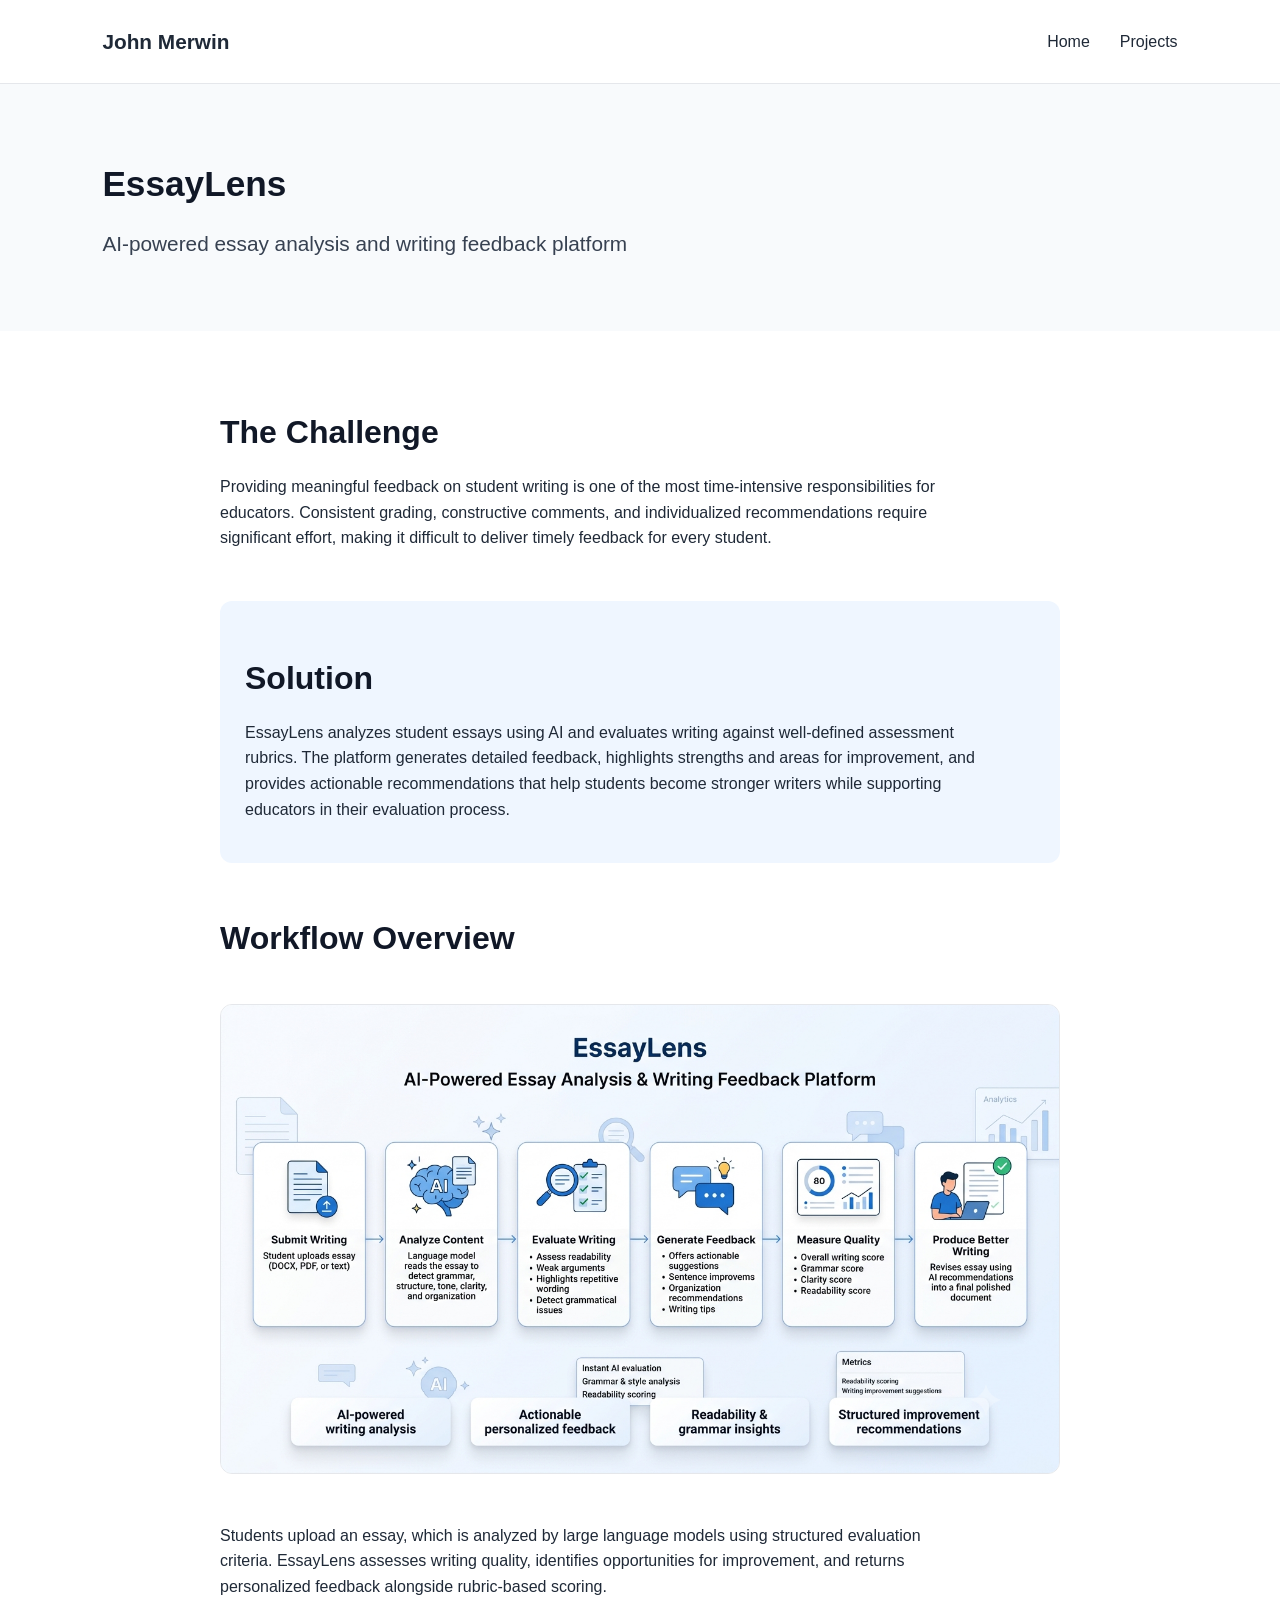
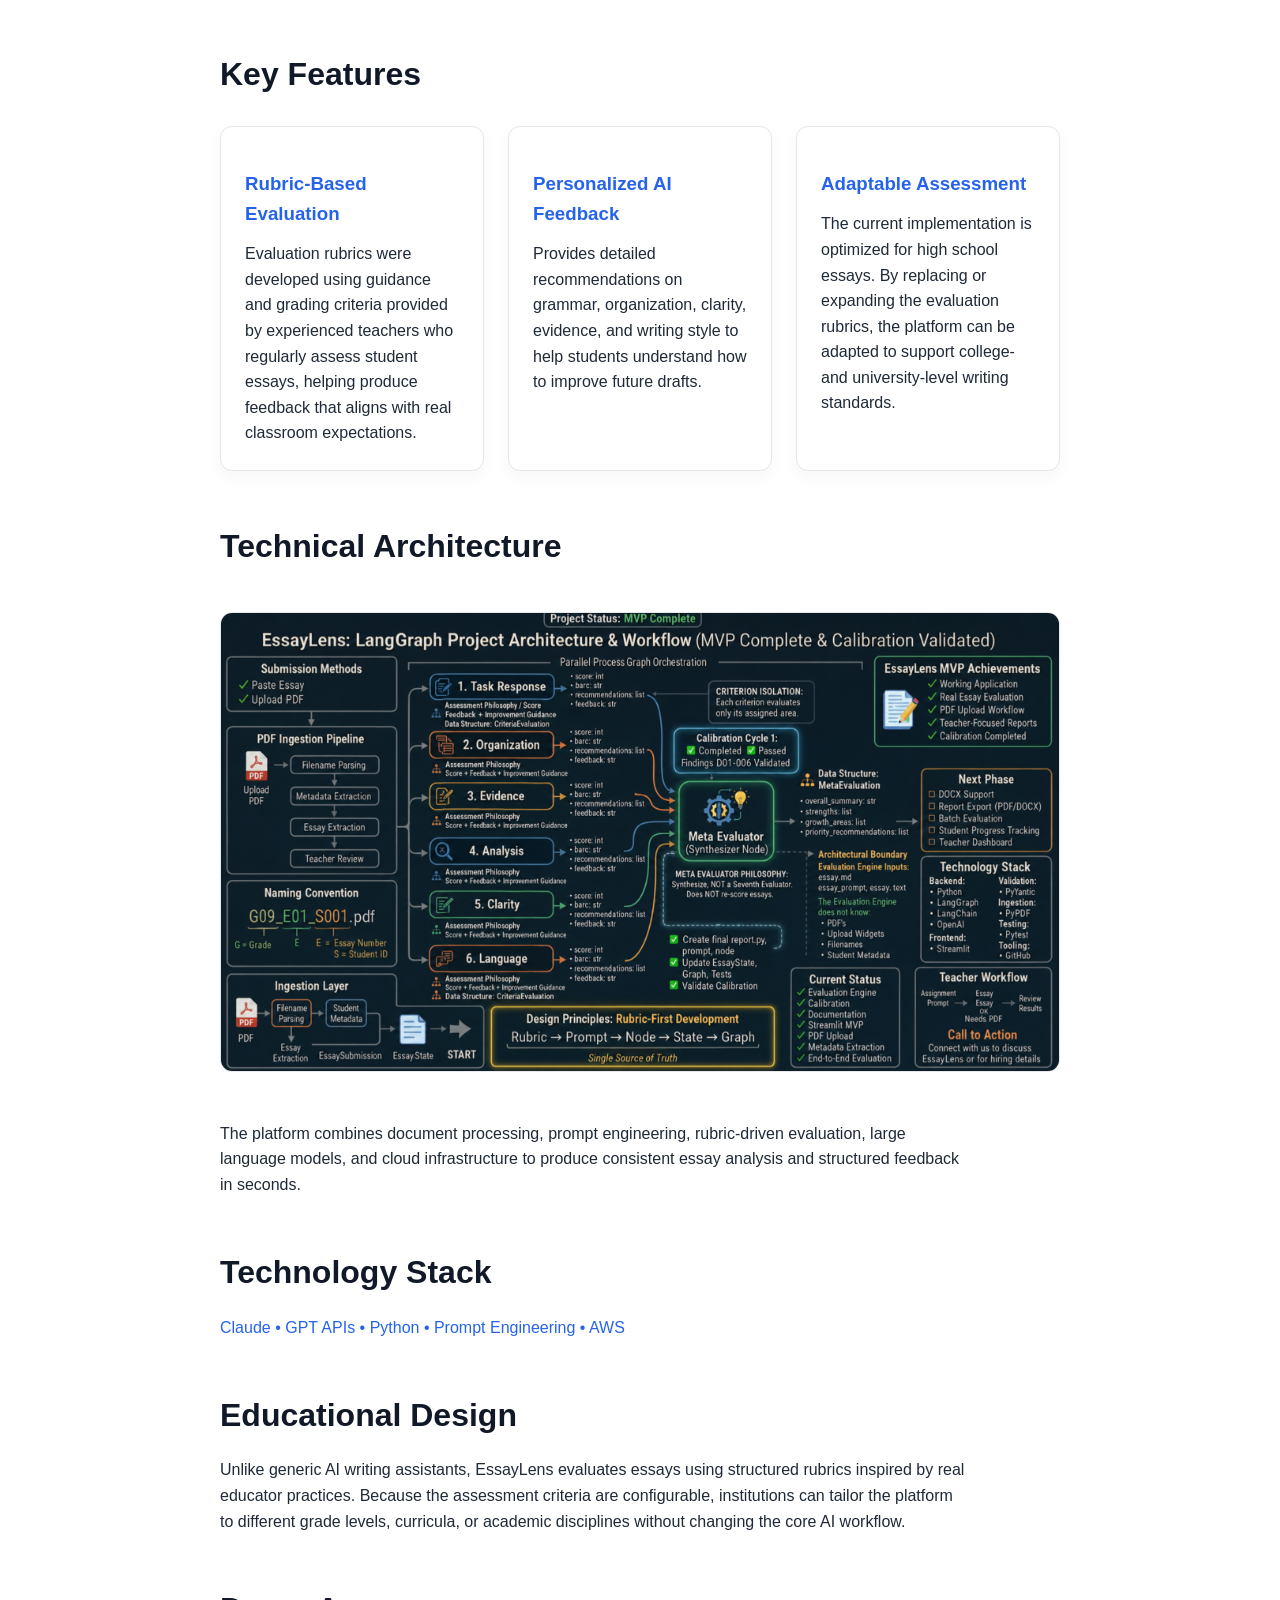
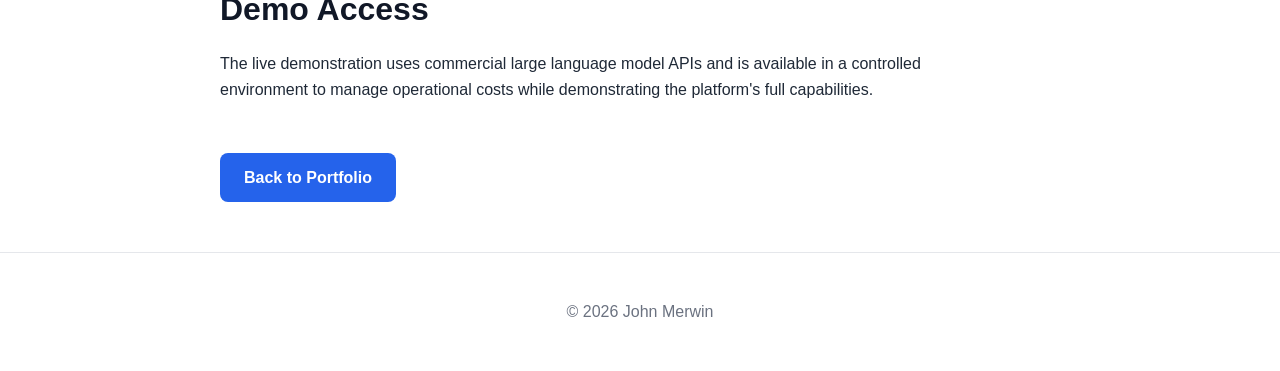
==== projects/essaylens.html @ af53c2b6 "Work in Progress" ====
<!DOCTYPE html>
<html lang="en">

<head>
    <meta charset="UTF-8">
    <meta name="viewport" content="width=device-width, initial-scale=1.0">
    <title>EssayLens | AI Essay Analysis Platform</title>
    <meta name="description"
        content="EssayLens is an AI-powered essay analysis platform that provides rubric-based feedback, writing insights, and personalized recommendations for students and educators.">
    <link rel="stylesheet" href="../css/style.css">
</head>

<body>

    <header>
        <nav class="navbar">

            <div class="logo">
                John Merwin
            </div>

            <div class="nav-links">
                <a href="../index.html">Home</a>
                <a href="../index.html#projects">Projects</a>
            </div>

        </nav>
    </header>

    <section class="project-header">

        <h1>
            EssayLens
        </h1>

        <p class="hero-subtitle">
            AI-powered essay analysis and writing feedback platform
        </p>

    </section>

    <section class="project-content">

        <div class="project-section">

            <h2>
                The Challenge
            </h2>

            <p>
                Providing meaningful feedback on student writing is one of the most
                time-intensive responsibilities for educators. Consistent grading,
                constructive comments, and individualized recommendations require significant
                effort, making it difficult to deliver timely feedback for every student.
            </p>

        </div>

        <div class="project-section highlight">

            <h2>
                Solution
            </h2>

            <p>
                EssayLens analyzes student essays using AI and evaluates writing against
                well-defined assessment rubrics. The platform generates detailed feedback,
                highlights strengths and areas for improvement, and provides actionable
                recommendations that help students become stronger writers while supporting
                educators in their evaluation process.
            </p>

        </div>

        <div class="project-section">

            <h2>
                Workflow Overview
            </h2>

            <img src="../images/projects/essaylens-workflow-overview.png" alt="EssayLens workflow overview">

            <p>
                Students upload an essay, which is analyzed by large language models using
                structured evaluation criteria. EssayLens assesses writing quality, identifies
                opportunities for improvement, and returns personalized feedback alongside
                rubric-based scoring.
            </p>

        </div>

        <div class="project-section">

            <h2>
                Key Features
            </h2>

            <div class="feature-grid">

                <div class="feature-card">

                    <h3>
                        Rubric-Based Evaluation
                    </h3>

                    <p>
                        Evaluation rubrics were developed using guidance and grading criteria provided
                        by experienced teachers who regularly assess student essays, helping produce
                        feedback that aligns with real classroom expectations.
                    </p>

                </div>

                <div class="feature-card">

                    <h3>
                        Personalized AI Feedback
                    </h3>

                    <p>
                        Provides detailed recommendations on grammar, organization, clarity, evidence,
                        and writing style to help students understand how to improve future drafts.
                    </p>

                </div>

                <div class="feature-card">

                    <h3>
                        Adaptable Assessment
                    </h3>

                    <p>
                        The current implementation is optimized for high school essays. By replacing or
                        expanding the evaluation rubrics, the platform can be adapted to support
                        college- and university-level writing standards.
                    </p>

                </div>

            </div>

        </div>

        <div class="project-section">

            <h2>
                Technical Architecture
            </h2>

            <img src="../images/projects/essaylens-architecture-technical.png" alt="EssayLens technical architecture">

            <p>
                The platform combines document processing, prompt engineering, rubric-driven
                evaluation, large language models, and cloud infrastructure to produce
                consistent essay analysis and structured feedback in seconds.
            </p>

        </div>

        <div class="project-section">

            <h2>
                Technology Stack
            </h2>

            <p class="tech-list">
                Claude • GPT APIs • Python • Prompt Engineering • AWS
            </p>

        </div>

        <div class="project-section">

            <h2>
                Educational Design
            </h2>

            <p>
                Unlike generic AI writing assistants, EssayLens evaluates essays using
                structured rubrics inspired by real educator practices. Because the assessment
                criteria are configurable, institutions can tailor the platform to different
                grade levels, curricula, or academic disciplines without changing the core AI
                workflow.
            </p>

        </div>

        <div class="project-section">

            <h2>
                Demo Access
            </h2>

            <p>
                The live demonstration uses commercial large language model APIs and is
                available in a controlled environment to manage operational costs while
                demonstrating the platform's full capabilities.
            </p>

        </div>

        <a class="button primary" href="../index.html">
            Back to Portfolio
        </a>

    </section>

    <footer>

        <p>
            © 2026 John Merwin
        </p>

    </footer>

</body>

</html>
---- css/style.css ----
/* Global */

* {
    box-sizing: border-box;
}

body {
    margin: 0;
    font-family: "Inter", Arial, sans-serif;
    color: #1f2937;
    background: #ffffff;
    line-height: 1.6;
}

a {
    text-decoration: none;
    color: inherit;
}

/* Navigation */

.navbar {
    display: flex;
    justify-content: space-between;
    align-items: center;
    padding: 25px 8%;
    border-bottom: 1px solid #e5e7eb;
}

.logo {
    font-size: 1.3rem;
    font-weight: 700;
}

.nav-links {
    display: flex;
    gap: 30px;
}

.nav-links a:hover {
    color: #2563eb;
}

/* Hero */

.hero {
    padding: 90px 8%;
    background: #f8fafc;
}

.hero-content {
    max-width: 850px;
}

h1 {
    font-size: 3rem;
    line-height: 1.2;
    margin-bottom: 25px;
    color: #111827;
}

.hero-subtitle {
    font-size: 1.3rem;
    color: #374151;
}

.hero-buttons {
    margin-top: 35px;
}

/* Buttons */

.button {
    display: inline-block;
    padding: 12px 24px;
    border-radius: 8px;
    margin-right: 12px;
    font-weight: 600;
}

.primary {
    background: #2563eb;
    color: white;
}

.secondary {
    border: 1px solid #2563eb;
    color: #2563eb;
}

/* Sections */

.section {
    padding: 70px 8%;
    max-width: 1200px;
    margin: auto;
}

h2 {
    font-size: 2rem;
    margin-bottom: 30px;
    color: #111827;
}

/* Cards */

.cards {
    display: grid;
    grid-template-columns: repeat(auto-fit, minmax(250px, 1fr));
    gap: 25px;
}

.card {
    border: 1px solid #e5e7eb;
    border-radius: 12px;
    padding: 25px;
}

.card:hover {
    box-shadow: 0 10px 25px rgba(0, 0, 0, 0.08);
}

.technology {
    color: #2563eb;
    font-size: 0.9rem;
}

/* Skills */

.skills {
    display: grid;
    grid-template-columns: repeat(auto-fit, minmax(250px, 1fr));
    gap: 25px;
}

/* Impact */

.impact {
    background: #eff6ff;
    border-radius: 12px;
}

/* Footer */

footer {
    text-align: center;
    padding: 30px;
    border-top: 1px solid #e5e7eb;
    color: #6b7280;
}

/* Mobile */

@media (max-width: 768px) {
    .navbar {
        flex-direction: column;
        gap: 20px;
    }

    h1 {
        font-size: 3rem;
    }
}

/* Project Pages */
.project-header {
    background: #f8fafc;
    padding: 50px 8%;
}

.project-header h1 {
    font-size: 2.2rem;
    margin-bottom: 15px;

}

.project-content {
    max-width: 900px;
    margin: 0 auto;
    padding: 50px 30px;
}

.project-content img {
    width: 100%;
    border-radius: 12px;
    border: 1px solid #e5e7eb;
    margin: 25px 0;
}

.project-section {
    margin-bottom: 50px;
}

.project-section h2 {
    margin-bottom: 15px;
}

.project-content p {

    max-width: 750px;

}

.highlight {
    background: #eff6ff;
    padding: 25px;
    border-radius: 12px;
}

.tech-list {
    color: #2563eb;
    font-weight: 500;
}

.feature-grid {
    display: grid;
    grid-template-columns: repeat(auto-fit, minmax(260px, 1fr));
    gap: 24px;
    margin-top: 25px;
}

.feature-card {
    background: #ffffff;
    border: 1px solid #e5e7eb;
    border-radius: 12px;
    padding: 24px;
    box-shadow: 0 6px 18px rgba(0, 0, 0, 0.04);
}

.feature-card h3 {
    margin-bottom: 12px;
    color: #2563eb;
}

.feature-card p {
    margin: 0;
}
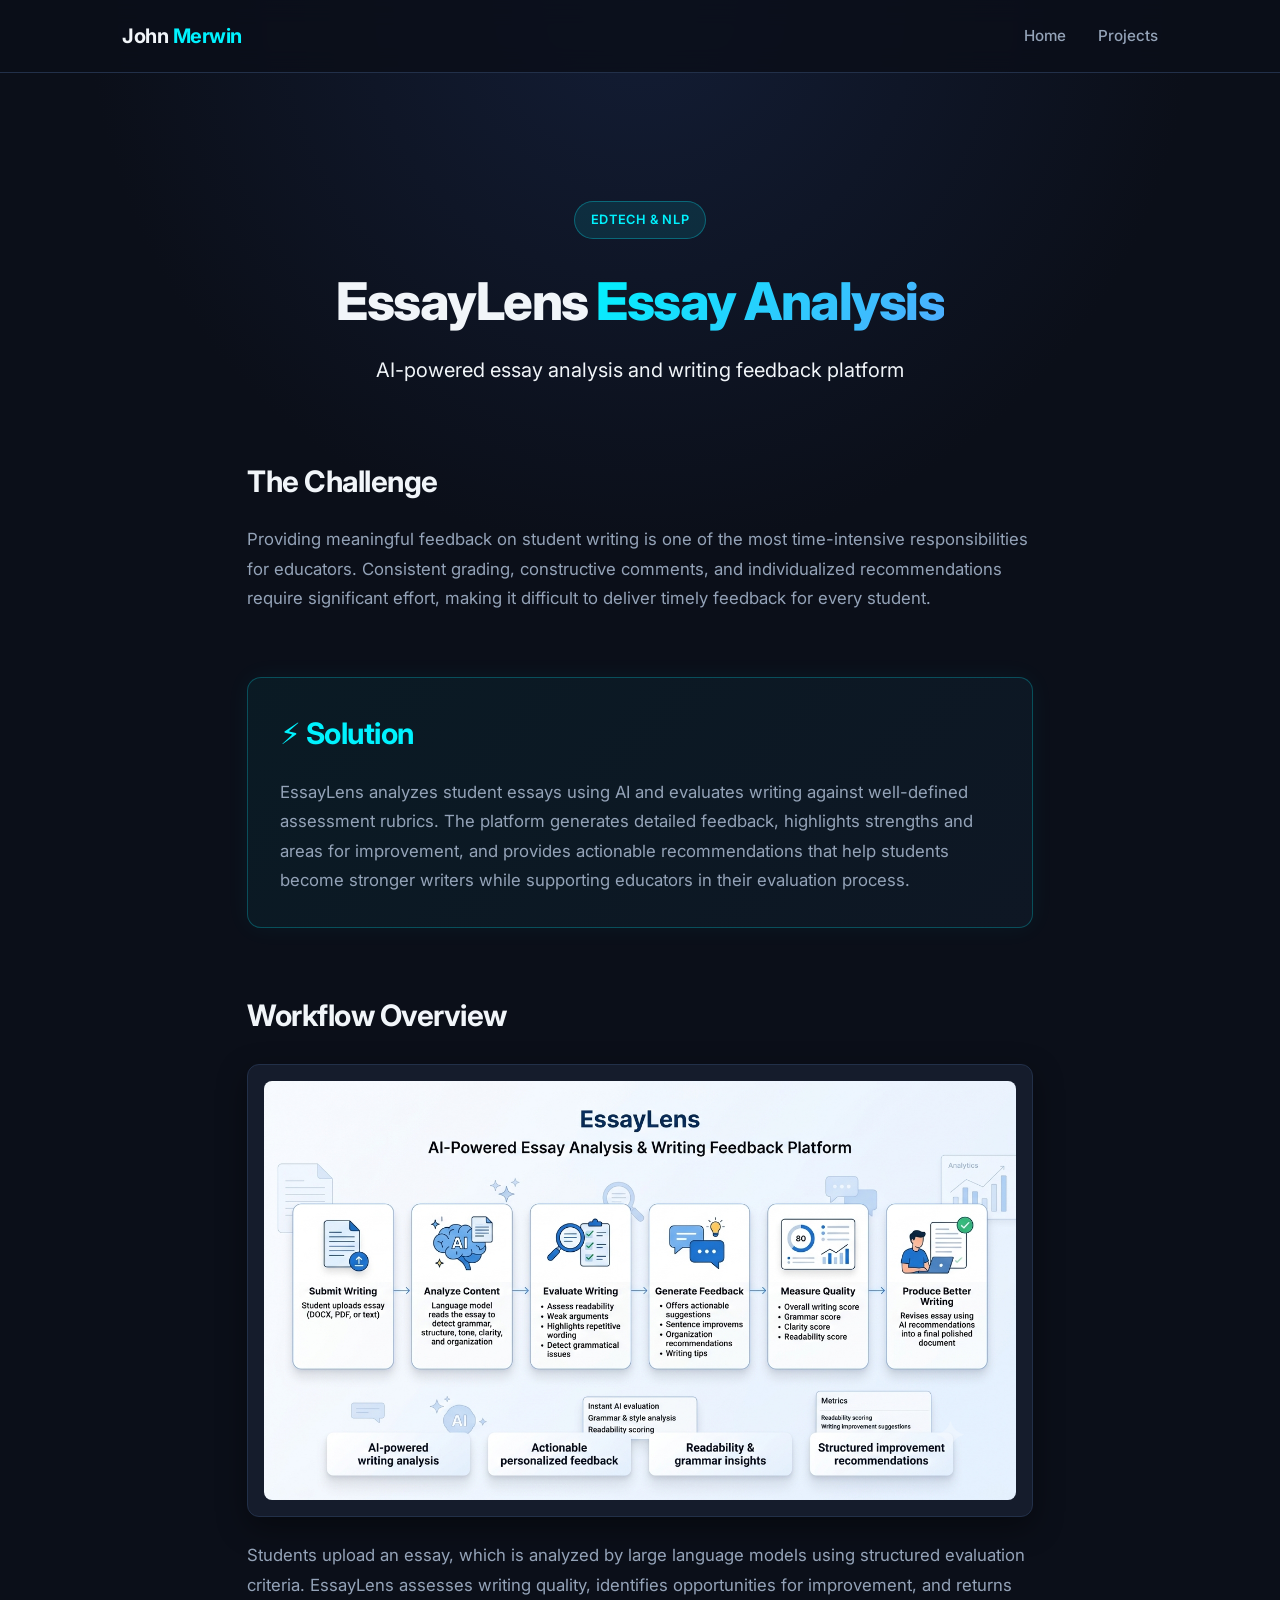
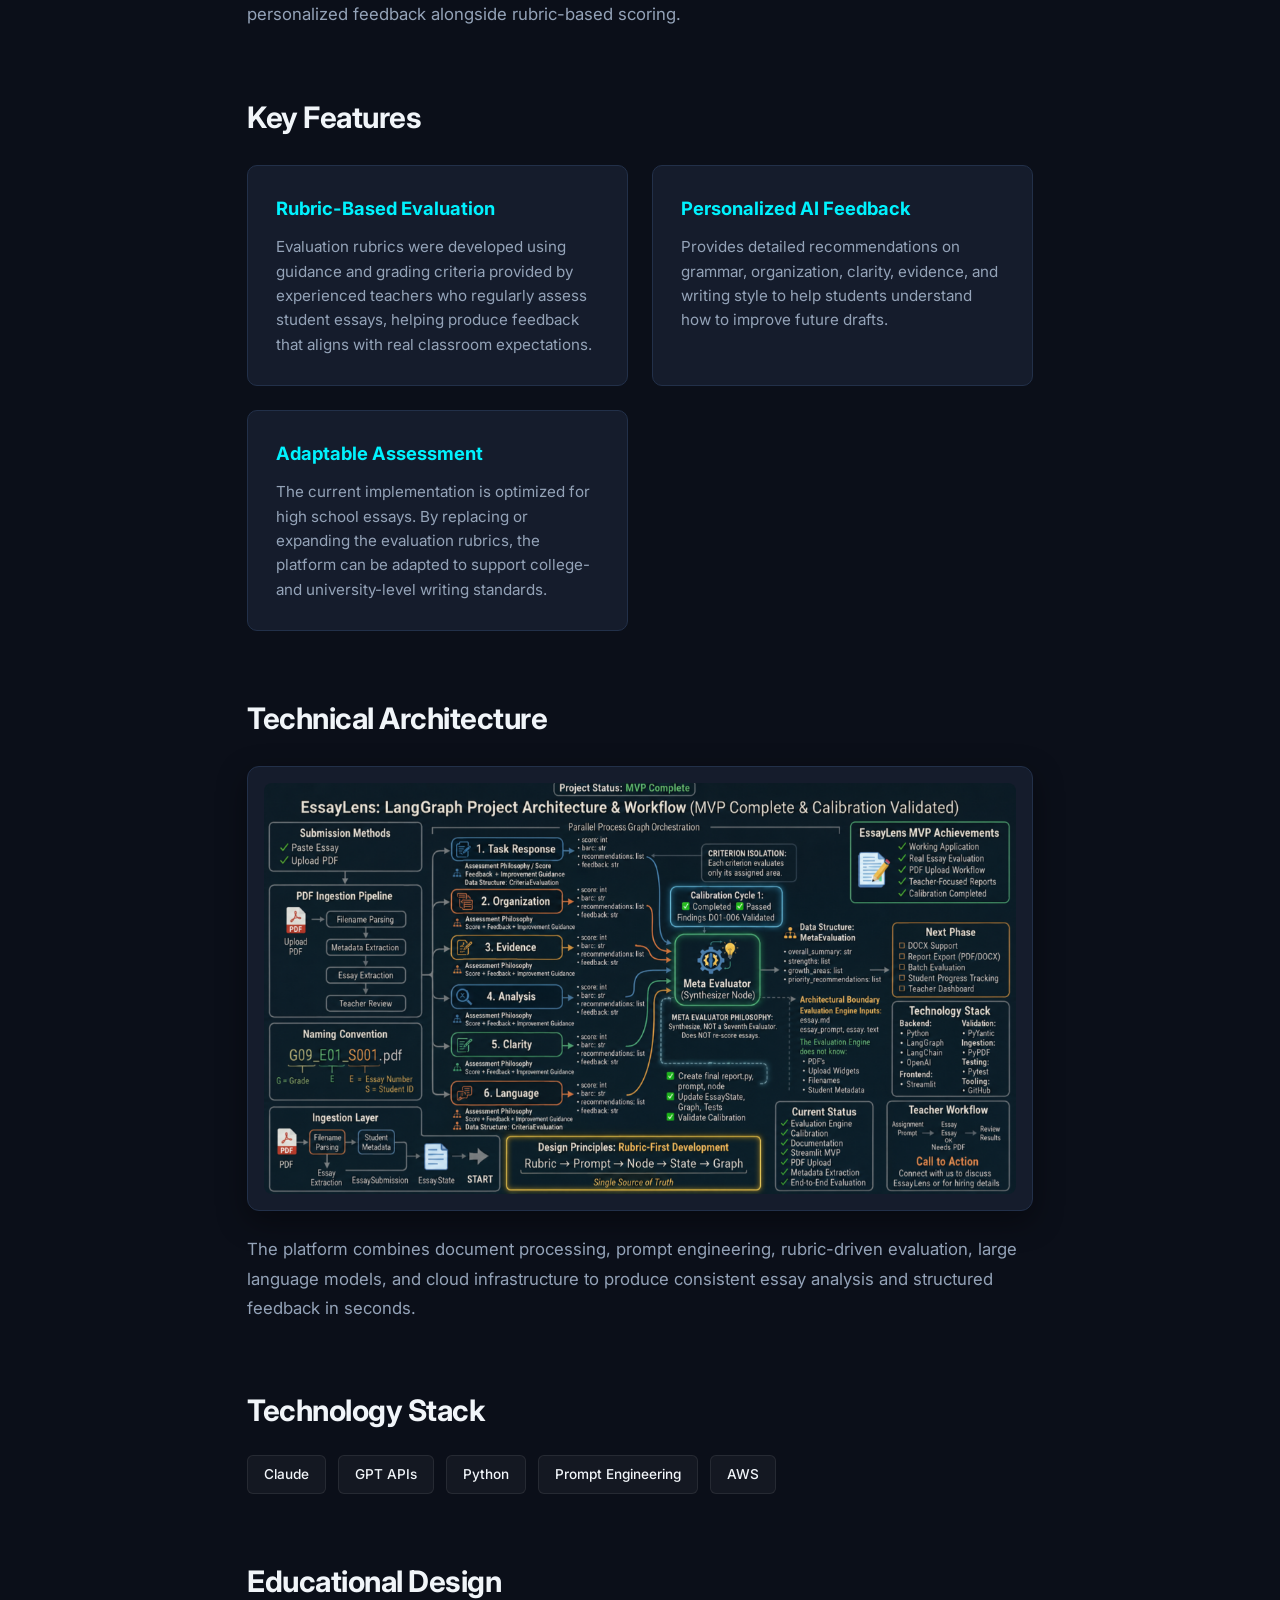
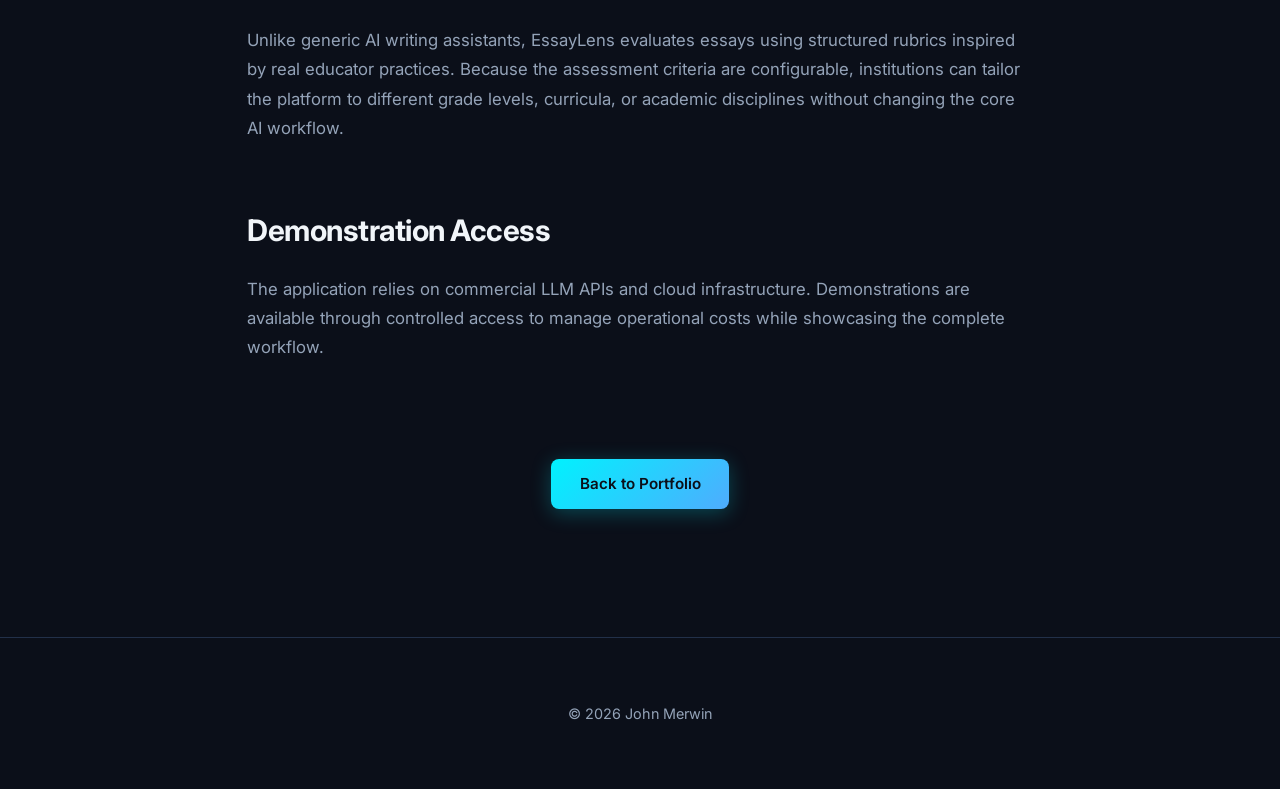
==== commit 874adea0: "Giving the web site final touches" ====
--- a/projects/essaylens.html
+++ b/projects/essaylens.html
@@ -7,6 +7,8 @@
     <title>EssayLens | AI Essay Analysis Platform</title>
     <meta name="description"
         content="EssayLens is an AI-powered essay analysis platform that provides rubric-based feedback, writing insights, and personalized recommendations for students and educators.">
+    <!-- Inter Font Family -->
+    <link href="https://fonts.googleapis.com/css2?family=Inter:wght@400;500;600;700;800&display=swap" rel="stylesheet">
     <link rel="stylesheet" href="../css/style.css">
 </head>
 
@@ -14,204 +16,155 @@
 
     <header>
         <nav class="navbar">
-
             <div class="logo">
-                John Merwin
+                John <span class="logo-accent">Merwin</span>
             </div>
-
             <div class="nav-links">
                 <a href="../index.html">Home</a>
                 <a href="../index.html#projects">Projects</a>
             </div>
-
         </nav>
     </header>
 
-    <section class="project-header">
+    <!-- Main Container to align layout with portfolio detail styles -->
+    <main class="container project-page">
 
-        <h1>
-            EssayLens
-        </h1>
+        <!-- Hero Header -->
+        <section class="project-header">
+            <div class="badge">EdTech & NLP</div>
+            <h1>
+                EssayLens <span class="text-gradient">Essay Analysis</span>
+            </h1>
+            <p class="hero-subtitle">
+                AI-powered essay analysis and writing feedback platform
+            </p>
+        </section>
 
-        <p class="hero-subtitle">
-            AI-powered essay analysis and writing feedback platform
-        </p>
+        <!-- Project Body Content -->
+        <section class="project-content">
 
-    </section>
-
-    <section class="project-content">
-
-        <div class="project-section">
-
-            <h2>
-                The Challenge
-            </h2>
-
-            <p>
-                Providing meaningful feedback on student writing is one of the most
-                time-intensive responsibilities for educators. Consistent grading,
-                constructive comments, and individualized recommendations require significant
-                effort, making it difficult to deliver timely feedback for every student.
-            </p>
-
-        </div>
-
-        <div class="project-section highlight">
-
-            <h2>
-                Solution
-            </h2>
-
-            <p>
-                EssayLens analyzes student essays using AI and evaluates writing against
-                well-defined assessment rubrics. The platform generates detailed feedback,
-                highlights strengths and areas for improvement, and provides actionable
-                recommendations that help students become stronger writers while supporting
-                educators in their evaluation process.
-            </p>
-
-        </div>
-
-        <div class="project-section">
-
-            <h2>
-                Workflow Overview
-            </h2>
-
-            <img src="../images/projects/essaylens-workflow-overview.png" alt="EssayLens workflow overview">
-
-            <p>
-                Students upload an essay, which is analyzed by large language models using
-                structured evaluation criteria. EssayLens assesses writing quality, identifies
-                opportunities for improvement, and returns personalized feedback alongside
-                rubric-based scoring.
-            </p>
-
-        </div>
-
-        <div class="project-section">
-
-            <h2>
-                Key Features
-            </h2>
-
-            <div class="feature-grid">
-
-                <div class="feature-card">
-
-                    <h3>
-                        Rubric-Based Evaluation
-                    </h3>
-
-                    <p>
-                        Evaluation rubrics were developed using guidance and grading criteria provided
-                        by experienced teachers who regularly assess student essays, helping produce
-                        feedback that aligns with real classroom expectations.
-                    </p>
-
-                </div>
-
-                <div class="feature-card">
-
-                    <h3>
-                        Personalized AI Feedback
-                    </h3>
-
-                    <p>
-                        Provides detailed recommendations on grammar, organization, clarity, evidence,
-                        and writing style to help students understand how to improve future drafts.
-                    </p>
-
-                </div>
-
-                <div class="feature-card">
-
-                    <h3>
-                        Adaptable Assessment
-                    </h3>
-
-                    <p>
-                        The current implementation is optimized for high school essays. By replacing or
-                        expanding the evaluation rubrics, the platform can be adapted to support
-                        college- and university-level writing standards.
-                    </p>
-
-                </div>
-
+            <div class="project-section">
+                <h2>The Challenge</h2>
+                <p>
+                    Providing meaningful feedback on student writing is one of the most
+                    time-intensive responsibilities for educators. Consistent grading,
+                    constructive comments, and individualized recommendations require significant
+                    effort, making it difficult to deliver timely feedback for every student.
+                </p>
             </div>
 
-        </div>
+            <!-- Standout Callout Styling for the Solution -->
+            <div class="project-section highlight-card">
+                <h2>⚡ Solution</h2>
+                <p>
+                    EssayLens analyzes student essays using AI and evaluates writing against
+                    well-defined assessment rubrics. The platform generates detailed feedback,
+                    highlights strengths and areas for improvement, and provides actionable
+                    recommendations that help students become stronger writers while supporting
+                    educators in their evaluation process.
+                </p>
+            </div>
 
-        <div class="project-section">
+            <div class="project-section">
+                <h2>Workflow Overview</h2>
+                <div class="img-wrapper">
+                    <img src="../images/projects/essaylens-workflow-overview.png" alt="EssayLens workflow overview">
+                </div>
+                <p>
+                    Students upload an essay, which is analyzed by large language models using
+                    structured evaluation criteria. EssayLens assesses writing quality, identifies
+                    opportunities for improvement, and returns personalized feedback alongside
+                    rubric-based scoring.
+                </p>
+            </div>
 
-            <h2>
-                Technical Architecture
-            </h2>
+            <div class="project-section">
+                <h2>Key Features</h2>
+                <div class="feature-grid">
+                    <div class="feature-card">
+                        <h3>Rubric-Based Evaluation</h3>
+                        <p>
+                            Evaluation rubrics were developed using guidance and grading criteria provided
+                            by experienced teachers who regularly assess student essays, helping produce
+                            feedback that aligns with real classroom expectations.
+                        </p>
+                    </div>
 
-            <img src="../images/projects/essaylens-architecture-technical.png" alt="EssayLens technical architecture">
+                    <div class="feature-card">
+                        <h3>Personalized AI Feedback</h3>
+                        <p>
+                            Provides detailed recommendations on grammar, organization, clarity, evidence,
+                            and writing style to help students understand how to improve future drafts.
+                        </p>
+                    </div>
 
-            <p>
-                The platform combines document processing, prompt engineering, rubric-driven
-                evaluation, large language models, and cloud infrastructure to produce
-                consistent essay analysis and structured feedback in seconds.
-            </p>
+                    <div class="feature-card">
+                        <h3>Adaptable Assessment</h3>
+                        <p>
+                            The current implementation is optimized for high school essays. By replacing or
+                            expanding the evaluation rubrics, the platform can be adapted to support
+                            college- and university-level writing standards.
+                        </p>
+                    </div>
+                </div>
+            </div>
 
-        </div>
+            <div class="project-section">
+                <h2>Technical Architecture</h2>
+                <div class="img-wrapper">
+                    <img src="../images/projects/essaylens-architecture-technical.png"
+                        alt="EssayLens technical architecture">
+                </div>
+                <p>
+                    The platform combines document processing, prompt engineering, rubric-driven
+                    evaluation, large language models, and cloud infrastructure to produce
+                    consistent essay analysis and structured feedback in seconds.
+                </p>
+            </div>
 
-        <div class="project-section">
+            <!-- Styled Tech Pills -->
+            <div class="project-section">
+                <h2>Technology Stack</h2>
+                <div class="tech-pills">
+                    <span>Claude</span>
+                    <span>GPT APIs</span>
+                    <span>Python</span>
+                    <span>Prompt Engineering</span>
+                    <span>AWS</span>
+                </div>
+            </div>
 
-            <h2>
-                Technology Stack
-            </h2>
+            <div class="project-section">
+                <h2>Educational Design</h2>
+                <p>
+                    Unlike generic AI writing assistants, EssayLens evaluates essays using
+                    structured rubrics inspired by real educator practices. Because the assessment
+                    criteria are configurable, institutions can tailor the platform to different
+                    grade levels, curricula, or academic disciplines without changing the core AI
+                    workflow.
+                </p>
+            </div>
 
-            <p class="tech-list">
-                Claude • GPT APIs • Python • Prompt Engineering • AWS
-            </p>
+            <div class="project-section">
+                <h2>Demonstration Access</h2>
+                <p>
+                    The application relies on commercial LLM APIs and cloud infrastructure. Demonstrations are available
+                    through controlled
+                    access to manage operational costs while showcasing the complete workflow. </p>
+            </div>
 
-        </div>
+            <!-- Centered Back Button -->
+            <div class="action-footer">
+                <a class="button primary" href="../index.html">
+                    Back to Portfolio
+                </a>
+            </div>
 
-        <div class="project-section">
-
-            <h2>
-                Educational Design
-            </h2>
-
-            <p>
-                Unlike generic AI writing assistants, EssayLens evaluates essays using
-                structured rubrics inspired by real educator practices. Because the assessment
-                criteria are configurable, institutions can tailor the platform to different
-                grade levels, curricula, or academic disciplines without changing the core AI
-                workflow.
-            </p>
-
-        </div>
-
-        <div class="project-section">
-
-            <h2>
-                Demo Access
-            </h2>
-
-            <p>
-                The live demonstration uses commercial large language model APIs and is
-                available in a controlled environment to manage operational costs while
-                demonstrating the platform's full capabilities.
-            </p>
-
-        </div>
-
-        <a class="button primary" href="../index.html">
-            Back to Portfolio
-        </a>
-
-    </section>
+        </section>
+    </main>
 
     <footer>
-
-        <p>
-            © 2026 John Merwin
-        </p>
-
+        <p>© 2026 John Merwin</p>
     </footer>
 
 </body>
--- a/css/style.css
+++ b/css/style.css
@@ -1,237 +1,624 @@
-/* Global */
+/* ==========================================================================
+   CSS Reset & Variables
+   ========================================================================== */
+:root {
+    --bg-dark: #0b0f19;
+    --bg-card: #151c2c;
+    --bg-card-hover: #1d263b;
+    --accent-glow: rgba(0, 242, 254, 0.15);
+    --primary: #00f2fe;
+    /* Electric Neon Cyan */
+    --secondary: #4facfe;
+    /* Royal Blue */
+    --text-main: #f1f5f9;
+    --text-muted: #94a3b8;
+    --border-color: #223049;
+    --border-hover: #3b527a;
+    --font-sans: 'Inter', system-ui, -apple-system, sans-serif;
+}
 
 * {
     box-sizing: border-box;
+    margin: 0;
+    padding: 0;
+}
+
+html {
+    scroll-behavior: smooth;
+    background-color: var(--bg-dark);
 }
 
 body {
-    margin: 0;
-    font-family: "Inter", Arial, sans-serif;
-    color: #1f2937;
-    background: #ffffff;
+    font-family: var(--font-sans);
+    color: var(--text-main);
     line-height: 1.6;
+    background: radial-gradient(circle at 50% 0%, #131d35 0%, var(--bg-dark) 50%);
+    background-attachment: fixed;
+    overflow-x: hidden;
 }
 
 a {
+    color: inherit;
     text-decoration: none;
-    color: inherit;
-}
-
-/* Navigation */
+}
+
+/* ==========================================================================
+   Utility Layout Container
+   ========================================================================== */
+.container {
+    max-width: 1100px;
+    margin: 0 auto;
+    padding: 0 2rem;
+}
+
+/* ==========================================================================
+   Navbar
+   ========================================================================== */
+header {
+    position: sticky;
+    top: 0;
+    z-index: 100;
+    background-color: rgba(11, 15, 25, 0.85);
+    backdrop-filter: blur(12px);
+    border-bottom: 1px solid var(--border-color);
+}
 
 .navbar {
     display: flex;
     justify-content: space-between;
     align-items: center;
-    padding: 25px 8%;
-    border-bottom: 1px solid #e5e7eb;
+    max-width: 1100px;
+    margin: 0 auto;
+    padding: 1.25rem 2rem;
 }
 
 .logo {
-    font-size: 1.3rem;
     font-weight: 700;
+    font-size: 1.25rem;
+    letter-spacing: -0.5px;
+}
+
+.logo-accent {
+    color: var(--primary);
 }
 
 .nav-links {
     display: flex;
-    gap: 30px;
+    gap: 2rem;
+}
+
+.nav-links a {
+    font-size: 0.95rem;
+    font-weight: 500;
+    color: var(--text-muted);
+    transition: color 0.2s ease;
 }
 
 .nav-links a:hover {
-    color: #2563eb;
-}
-
-/* Hero */
-
+    color: var(--primary);
+}
+
+/* ==========================================================================
+   Hero Section
+   ========================================================================== */
 .hero {
-    padding: 90px 8%;
-    background: #f8fafc;
-}
-
-.hero-content {
-    max-width: 850px;
-}
-
-h1 {
-    font-size: 3rem;
-    line-height: 1.2;
-    margin-bottom: 25px;
-    color: #111827;
+    padding: 8rem 0 6rem 0;
+    display: flex;
+    flex-direction: column;
+    justify-content: center;
+    align-items: center;
+    text-align: center;
+}
+
+.badge {
+    display: inline-flex;
+    align-items: center;
+    gap: 0.5rem;
+    background: rgba(0, 242, 254, 0.1);
+    border: 1px solid rgba(0, 242, 254, 0.3);
+    color: var(--primary);
+    padding: 0.5rem 1rem;
+    border-radius: 9999px;
+    font-size: 0.8rem;
+    font-weight: 600;
+    text-transform: uppercase;
+    letter-spacing: 0.05em;
+    margin-bottom: 2rem;
+}
+
+.badge i {
+    width: 14px;
+    height: 14px;
+}
+
+.hero h1 {
+    font-size: 3.5rem;
+    font-weight: 800;
+    line-height: 1.15;
+    letter-spacing: -1.5px;
+    margin-bottom: 1.5rem;
+}
+
+.text-gradient {
+    background: linear-gradient(135deg, var(--primary) 0%, var(--secondary) 100%);
+    -webkit-background-clip: text;
+    -webkit-text-fill-color: transparent;
 }
 
 .hero-subtitle {
-    font-size: 1.3rem;
-    color: #374151;
+    font-size: 1.25rem;
+    color: var(--text-main);
+    max-width: 750px;
+    margin-bottom: 1.5rem;
+    font-weight: 400;
+}
+
+.hero-description {
+    font-size: 1.05rem;
+    color: var(--text-muted);
+    max-width: 650px;
+    margin-bottom: 3rem;
 }
 
 .hero-buttons {
-    margin-top: 35px;
-}
-
-/* Buttons */
-
+    display: flex;
+    gap: 1rem;
+    justify-content: center;
+}
+
+/* ==========================================================================
+   Buttons
+   ========================================================================== */
 .button {
-    display: inline-block;
-    padding: 12px 24px;
+    display: inline-flex;
+    align-items: center;
+    justify-content: center;
+    gap: 0.5rem;
+    padding: 0.8rem 1.8rem;
     border-radius: 8px;
-    margin-right: 12px;
+    font-size: 0.95rem;
     font-weight: 600;
-}
-
-.primary {
-    background: #2563eb;
-    color: white;
-}
-
-.secondary {
-    border: 1px solid #2563eb;
-    color: #2563eb;
-}
-
-/* Sections */
-
+    cursor: pointer;
+    transition: all 0.25s ease;
+}
+
+.button i {
+    width: 18px;
+    height: 18px;
+}
+
+.button.primary {
+    background: linear-gradient(135deg, var(--primary) 0%, var(--secondary) 100%);
+    color: #0b0f19;
+    box-shadow: 0 4px 20px rgba(0, 242, 254, 0.25);
+}
+
+.button.primary:hover {
+    transform: translateY(-2px);
+    box-shadow: 0 6px 25px rgba(0, 242, 254, 0.4);
+}
+
+.button.secondary {
+    background: transparent;
+    color: var(--text-main);
+    border: 1px solid var(--border-color);
+}
+
+.button.secondary:hover {
+    background: rgba(255, 255, 255, 0.05);
+    border-color: var(--border-hover);
+    transform: translateY(-2px);
+}
+
+/* ==========================================================================
+   Sections Structure
+   ========================================================================== */
 .section {
-    padding: 70px 8%;
-    max-width: 1200px;
-    margin: auto;
-}
-
-h2 {
+    padding: 6rem 0;
+}
+
+.section-header {
+    margin-bottom: 3.5rem;
+}
+
+.section-header h2 {
     font-size: 2rem;
-    margin-bottom: 30px;
-    color: #111827;
-}
-
-/* Cards */
-
+    font-weight: 700;
+    margin-bottom: 0.75rem;
+    letter-spacing: -0.5px;
+}
+
+.divider {
+    width: 60px;
+    height: 4px;
+    background: linear-gradient(90deg, var(--primary), var(--secondary));
+    border-radius: 2px;
+}
+
+/* About Section CSS */
+.about-text p {
+    font-size: 1.1rem;
+    color: var(--text-muted);
+    margin-bottom: 1.5rem;
+    max-width: 800px;
+}
+
+.about-text strong {
+    color: var(--primary);
+    font-weight: 600;
+}
+
+/* ==========================================================================
+   Cards (Grid Layout for Projects)
+   ========================================================================== */
 .cards {
     display: grid;
-    grid-template-columns: repeat(auto-fit, minmax(250px, 1fr));
-    gap: 25px;
+    grid-template-columns: repeat(auto-fill, minmax(320px, 1fr));
+    gap: 2rem;
 }
 
 .card {
-    border: 1px solid #e5e7eb;
+    background-color: var(--bg-card);
+    border: 1px solid var(--border-color);
     border-radius: 12px;
-    padding: 25px;
+    padding: 2rem;
+    display: flex;
+    flex-direction: column;
+    justify-content: space-between;
+    transition: all 0.3s cubic-bezier(0.16, 1, 0.3, 1);
 }
 
 .card:hover {
-    box-shadow: 0 10px 25px rgba(0, 0, 0, 0.08);
-}
-
-.technology {
-    color: #2563eb;
-    font-size: 0.9rem;
-}
-
-/* Skills */
-
-.skills {
+    transform: translateY(-5px);
+    border-color: var(--border-hover);
+    background-color: var(--bg-card-hover);
+    box-shadow: 0 10px 30px rgba(0, 0, 0, 0.3), 0 0 1px 1px var(--accent-glow);
+}
+
+.card-icon {
+    color: var(--primary);
+    margin-bottom: 1.25rem;
+}
+
+.card-icon i {
+    width: 32px;
+    height: 32px;
+}
+
+.card h3 {
+    font-size: 1.35rem;
+    margin-bottom: 0.75rem;
+    font-weight: 600;
+}
+
+.card p {
+    color: var(--text-muted);
+    font-size: 0.95rem;
+    margin-bottom: 1.5rem;
+    line-height: 1.6;
+}
+
+.card-footer {
+    display: flex;
+    flex-direction: column;
+    gap: 1.25rem;
+    margin-top: auto;
+}
+
+.tags {
+    display: flex;
+    flex-wrap: wrap;
+    gap: 0.5rem;
+}
+
+.tag {
+    background-color: rgba(255, 255, 255, 0.05);
+    border: 1px solid rgba(255, 255, 255, 0.08);
+    color: var(--text-muted);
+    padding: 0.25rem 0.75rem;
+    border-radius: 4px;
+    font-size: 0.75rem;
+    font-weight: 500;
+}
+
+.badge-tag {
+    display: inline-block;
+    align-self: flex-start;
+    background-color: rgba(0, 242, 254, 0.1);
+    color: var(--primary);
+    padding: 0.25rem 0.75rem;
+    border-radius: 4px;
+    font-size: 0.75rem;
+    font-weight: 600;
+}
+
+.card-btn {
+    align-self: flex-start;
+    padding: 0.5rem 1rem;
+    font-size: 0.85rem;
+}
+
+/* ==========================================================================
+   Skills Grid
+   ========================================================================== */
+.skills-grid {
     display: grid;
-    grid-template-columns: repeat(auto-fit, minmax(250px, 1fr));
-    gap: 25px;
-}
-
-/* Impact */
-
-.impact {
-    background: #eff6ff;
+    grid-template-columns: repeat(auto-fit, minmax(280px, 1fr));
+    gap: 2rem;
+}
+
+.skill-card {
+    background-color: var(--bg-card);
+    border: 1px solid var(--border-color);
     border-radius: 12px;
-}
-
-/* Footer */
-
+    padding: 2.25rem;
+    transition: all 0.3s ease;
+}
+
+.skill-card:hover {
+    border-color: var(--border-hover);
+}
+
+.skill-icon {
+    color: var(--primary);
+    margin-bottom: 1.25rem;
+}
+
+.skill-icon i {
+    width: 28px;
+    height: 28px;
+}
+
+.skill-card h3 {
+    font-size: 1.25rem;
+    margin-bottom: 1rem;
+}
+
+.skill-list {
+    list-style: none;
+    color: var(--text-muted);
+    font-size: 0.95rem;
+}
+
+.skill-list li {
+    margin-bottom: 0.5rem;
+}
+
+/* ==========================================================================
+   Impact and Contact Callouts
+   ========================================================================== */
+.impact-card,
+.contact-card {
+    background: linear-gradient(135deg, #10192e 0%, #15223e 100%);
+    border: 1px solid var(--border-color);
+    border-radius: 16px;
+    padding: 3.5rem 2.5rem;
+    text-align: center;
+}
+
+.impact-card h2,
+.contact-card h2 {
+    font-size: 1.75rem;
+    margin-bottom: 1rem;
+    display: flex;
+    justify-content: center;
+    align-items: center;
+    gap: 0.75rem;
+}
+
+.impact-card h2 i,
+.contact-card h2 i {
+    color: var(--primary);
+}
+
+.impact-card p,
+.contact-card p {
+    max-width: 700px;
+    margin: 0 auto 2rem auto;
+    color: var(--text-muted);
+    font-size: 1.1rem;
+}
+
+.contact-buttons {
+    display: flex;
+    gap: 1rem;
+    justify-content: center;
+}
+
+/* ==========================================================================
+   Footer
+   ========================================================================== */
 footer {
     text-align: center;
-    padding: 30px;
-    border-top: 1px solid #e5e7eb;
-    color: #6b7280;
-}
-
-/* Mobile */
-
+    padding: 4rem 2rem;
+    border-top: 1px solid var(--border-color);
+    color: var(--text-muted);
+    font-size: 0.9rem;
+}
+
+/* ==========================================================================
+   Responsive Breakpoints
+   ========================================================================== */
 @media (max-width: 768px) {
     .navbar {
         flex-direction: column;
-        gap: 20px;
-    }
-
-    h1 {
-        font-size: 3rem;
-    }
-}
-
-/* Project Pages */
+        gap: 1rem;
+        padding: 1rem;
+    }
+
+    .hero {
+        padding: 5rem 0 3rem 0;
+    }
+
+    .hero h1 {
+        font-size: 2.5rem;
+    }
+
+    .hero-buttons,
+    .contact-buttons {
+        flex-direction: column;
+        width: 100%;
+    }
+
+    .button {
+        width: 100%;
+    }
+}
+
+/* ==========================================================================
+   Project Detail Specific Styles
+   ========================================================================== */
+
+.project-page {
+    max-width: 850px;
+    /* Optimal reading line length for details */
+    margin: 0 auto;
+    padding: 2rem;
+}
+
+/* Align project header with Hero section tokens */
 .project-header {
-    background: #f8fafc;
-    padding: 50px 8%;
+    padding: 6rem 0 3rem 0;
+    text-align: center;
+    display: flex;
+    flex-direction: column;
+    align-items: center;
 }
 
 .project-header h1 {
-    font-size: 2.2rem;
-    margin-bottom: 15px;
-
+    font-size: 3.25rem;
+    font-weight: 800;
+    line-height: 1.2;
+    letter-spacing: -1.5px;
+    margin-bottom: 1.25rem;
 }
 
 .project-content {
-    max-width: 900px;
-    margin: 0 auto;
-    padding: 50px 30px;
-}
-
-.project-content img {
-    width: 100%;
-    border-radius: 12px;
-    border: 1px solid #e5e7eb;
-    margin: 25px 0;
-}
-
-.project-section {
-    margin-bottom: 50px;
+    display: flex;
+    flex-direction: column;
+    gap: 4rem;
+    /* Generous spacing between content blocks */
+    margin-bottom: 6rem;
 }
 
 .project-section h2 {
-    margin-bottom: 15px;
-}
-
-.project-content p {
-
-    max-width: 750px;
-
-}
-
-.highlight {
-    background: #eff6ff;
-    padding: 25px;
-    border-radius: 12px;
-}
-
-.tech-list {
-    color: #2563eb;
-    font-weight: 500;
-}
-
+    font-size: 1.85rem;
+    color: var(--text-main);
+    margin-bottom: 1.25rem;
+    position: relative;
+    letter-spacing: -0.5px;
+}
+
+.project-section p {
+    color: var(--text-muted);
+    font-size: 1.05rem;
+    line-height: 1.75;
+}
+
+/* Feature Grid inside detail page */
 .feature-grid {
     display: grid;
-    grid-template-columns: repeat(auto-fit, minmax(260px, 1fr));
-    gap: 24px;
-    margin-top: 25px;
+    grid-template-columns: repeat(auto-fit, minmax(250px, 1fr));
+    gap: 1.5rem;
+    margin-top: 1.5rem;
 }
 
 .feature-card {
-    background: #ffffff;
-    border: 1px solid #e5e7eb;
+    background-color: var(--bg-card);
+    border: 1px solid var(--border-color);
+    border-radius: 10px;
+    padding: 1.75rem;
+    transition: all 0.25s ease;
+}
+
+.feature-card:hover {
+    border-color: var(--border-hover);
+    background-color: var(--bg-card-hover);
+}
+
+.feature-card h3 {
+    font-size: 1.15rem;
+    margin-bottom: 0.75rem;
+    color: var(--primary);
+}
+
+.feature-card p {
+    font-size: 0.95rem;
+    line-height: 1.6;
+}
+
+/* Image Wrappers and Graphics */
+.img-wrapper {
+    background-color: var(--bg-card);
+    border: 1px solid var(--border-color);
+    padding: 1rem;
     border-radius: 12px;
-    padding: 24px;
-    box-shadow: 0 6px 18px rgba(0, 0, 0, 0.04);
-}
-
-.feature-card h3 {
-    margin-bottom: 12px;
-    color: #2563eb;
-}
-
-.feature-card p {
-    margin: 0;
+    margin: 1.5rem 0;
+    box-shadow: 0 10px 30px rgba(0, 0, 0, 0.4);
+}
+
+.img-wrapper img {
+    width: 100%;
+    height: auto;
+    border-radius: 8px;
+    display: block;
+}
+
+/* Custom Callout for Impact & Highlights */
+.highlight-card {
+    background: linear-gradient(135deg, rgba(0, 242, 254, 0.05) 0%, rgba(79, 172, 254, 0.05) 100%);
+    border: 1px solid rgba(0, 242, 254, 0.25);
+    border-radius: 14px;
+    padding: 2rem;
+    box-shadow: 0 0 25px rgba(0, 242, 254, 0.05);
+}
+
+.highlight-card h2 {
+    color: var(--primary);
+}
+
+/* Tech Stack Tags styling */
+.tech-pills {
+    display: flex;
+    flex-wrap: wrap;
+    gap: 0.75rem;
+    margin-top: 1rem;
+}
+
+.tech-pills span {
+    background-color: rgba(255, 255, 255, 0.04);
+    border: 1px solid rgba(255, 255, 255, 0.08);
+    color: var(--text-main);
+    padding: 0.5rem 1rem;
+    border-radius: 6px;
+    font-size: 0.85rem;
+    font-weight: 500;
+    transition: all 0.2s ease;
+}
+
+.tech-pills span:hover {
+    border-color: var(--primary);
+    background-color: rgba(0, 242, 254, 0.05);
+}
+
+/* Centered Back Button styling */
+.action-footer {
+    display: flex;
+    justify-content: center;
+    margin-top: 2rem;
+}
+
+/* Responsive Overrides */
+@media (max-width: 768px) {
+    .project-header h1 {
+        font-size: 2.25rem;
+    }
+
+    .project-page {
+        padding: 1rem;
+    }
+
+    .project-content {
+        gap: 2.5rem;
+    }
 }
